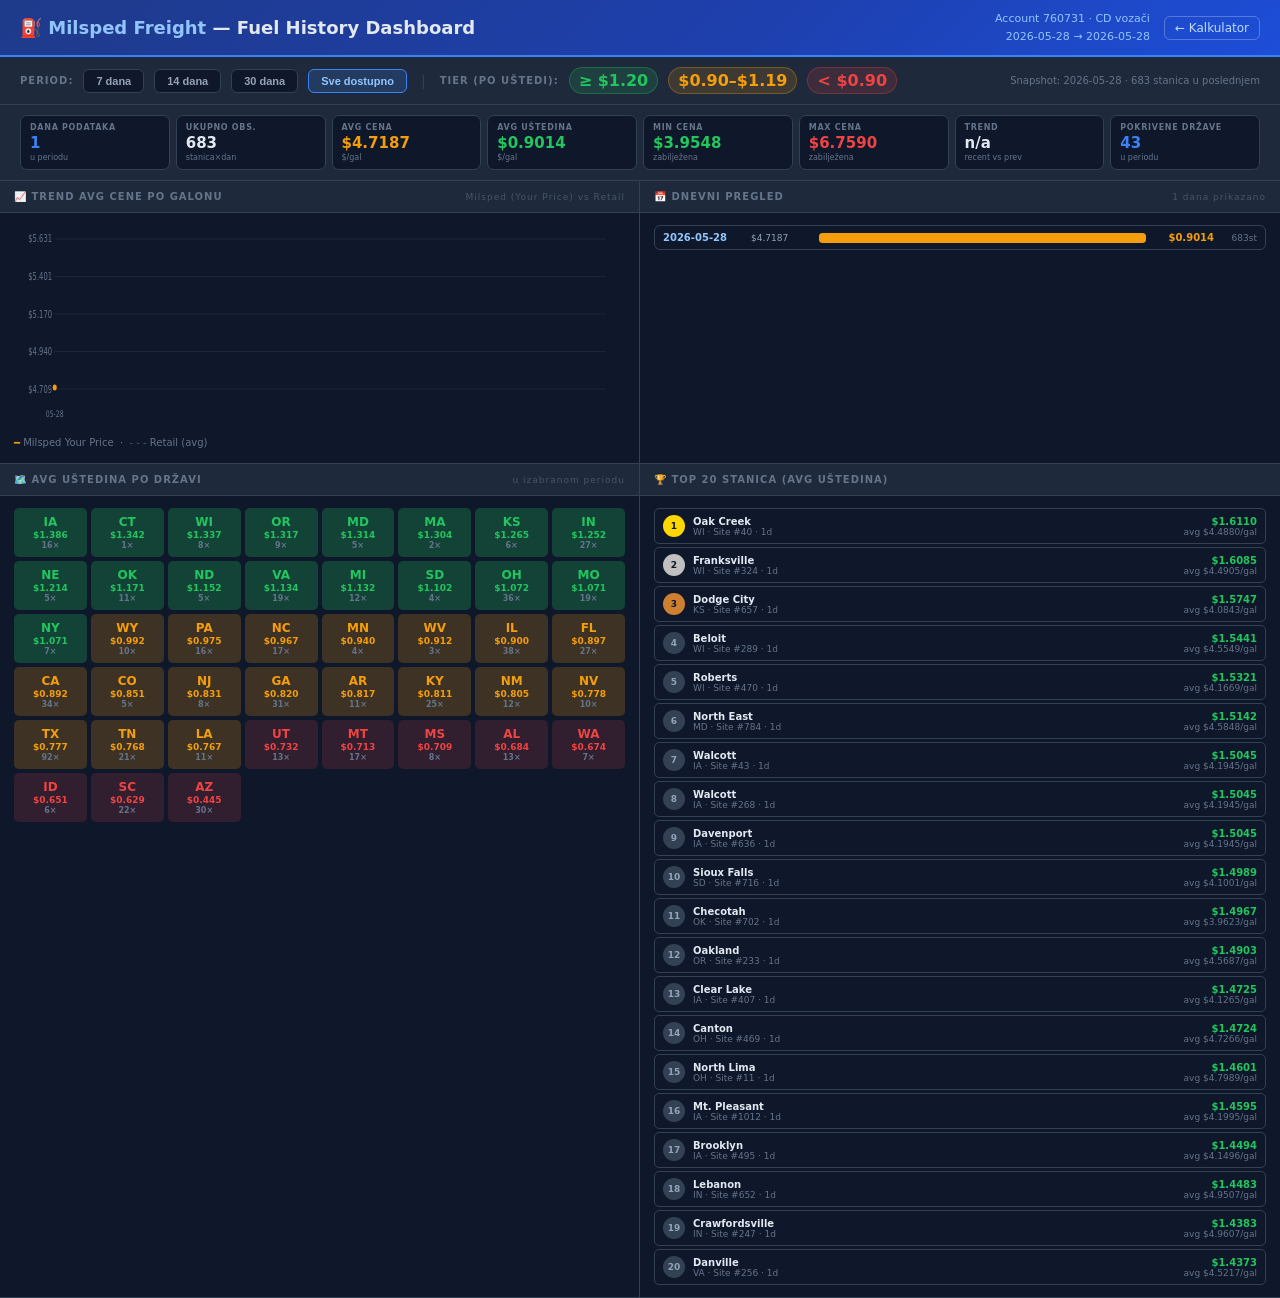
==== fuel_dashboard.html @ ef0331a6 "Initial app content" ====
<!DOCTYPE html>
<html lang="sr">
<head>
<meta charset="UTF-8">
<meta http-equiv="Cache-Control" content="no-cache, no-store, must-revalidate">
<meta name="viewport" content="width=device-width,initial-scale=1.0">
<title>Fuel Dashboard — Milsped LLC</title>
<style>
*{box-sizing:border-box;margin:0;padding:0}
body{font-family:'Segoe UI',system-ui,sans-serif;background:#0f172a;color:#e2e8f0;min-height:100vh;display:flex;flex-direction:column}
.hdr{background:linear-gradient(135deg,#1e3a8a,#1e40af 60%,#1d4ed8);padding:10px 20px;display:flex;align-items:center;justify-content:space-between;border-bottom:2px solid #3b82f6}
.hdr h1{font-size:18px;font-weight:800}.hdr h1 span{color:#93c5fd}
.hdr a{color:#bfdbfe;text-decoration:none;font-size:12px;padding:4px 10px;border:1px solid rgba(255,255,255,.25);border-radius:6px;transition:background .15s}
.hdr a:hover{background:rgba(255,255,255,.1)}
.hdr-meta{font-size:11px;color:#93c5fd;text-align:right;line-height:1.6}
.top{padding:10px 20px;background:#1e293b;border-bottom:1px solid #334155;display:flex;align-items:center;gap:10px;flex-wrap:wrap}
.top-lbl{font-size:10px;font-weight:700;text-transform:uppercase;letter-spacing:1px;color:#64748b;white-space:nowrap}
.date-btn{padding:5px 12px;border-radius:6px;border:1px solid #334155;background:#0f172a;color:#94a3b8;font-size:11px;font-weight:600;cursor:pointer;transition:all .15s;white-space:nowrap}
.date-btn:hover{border-color:#3b82f6;color:#93c5fd}
.date-btn.active{background:rgba(59,130,246,.2);border-color:#3b82f6;color:#93c5fd}
.date-sep{color:#334155;font-size:14px;padding:0 4px}
.kpi-strip{display:grid;grid-template-columns:repeat(8,1fr);gap:6px;padding:10px 20px;background:#1e293b;border-bottom:1px solid #334155}
.kpi{background:#0f172a;border:1px solid #334155;border-radius:7px;padding:7px 9px}
.kpi-lbl{font-size:8px;text-transform:uppercase;letter-spacing:.7px;color:#64748b;font-weight:600;margin-bottom:2px}
.kpi-val{font-size:15px;font-weight:800}
.kpi-val.green{color:#22c55e}.kpi-val.amber{color:#f59e0b}.kpi-val.blue{color:#3b82f6}.kpi-val.red{color:#ef4444}
.kpi-sub{font-size:8px;color:#64748b;margin-top:1px}
.content{display:grid;grid-template-columns:1fr 1fr;gap:0;flex:1;overflow:hidden}
.panel{border-right:1px solid #334155;border-bottom:1px solid #334155;display:flex;flex-direction:column;overflow:hidden}
.panel:nth-child(even){border-right:none}
.panel-hdr{padding:10px 14px;background:#1e293b;border-bottom:1px solid #334155;font-size:10px;font-weight:700;text-transform:uppercase;letter-spacing:1px;color:#64748b;display:flex;align-items:center;justify-content:space-between}
.panel-body{flex:1;overflow:auto;padding:12px 14px}
.panel-body::-webkit-scrollbar{width:3px}.panel-body::-webkit-scrollbar-thumb{background:#334155;border-radius:3px}
.trend-wrap{position:relative;height:200px;overflow:hidden}
.trend-svg{width:100%;height:100%}
.day-list{display:flex;flex-direction:column;gap:4px}
.day-row{display:flex;align-items:center;gap:8px;padding:6px 8px;background:#0f172a;border:1px solid #334155;border-radius:6px;font-size:10px;cursor:default;transition:all .15s}
.day-row:hover{border-color:#3b82f6}
.day-date{font-weight:700;min-width:80px;color:#93c5fd}
.day-sav{font-weight:800;min-width:60px;text-align:right}
.day-bar-wrap{flex:1;height:10px;background:#1a2234;border-radius:3px;overflow:hidden}
.day-bar{height:100%;border-radius:3px;transition:width .3s}
.day-n{font-size:9px;color:#64748b;min-width:35px;text-align:right}
.state-heat{display:grid;grid-template-columns:repeat(auto-fill,minmax(72px,1fr));gap:4px}
.state-cell{padding:6px 4px;border-radius:5px;text-align:center;font-size:9px;font-weight:700;cursor:default;transition:all .15s;border:1px solid transparent}
.state-cell:hover{border-color:#3b82f6}
.state-name{font-size:12px;font-weight:800;display:block;margin-bottom:1px}
.rank-list{display:flex;flex-direction:column;gap:3px}
.rank-item{display:flex;align-items:center;gap:8px;padding:6px 8px;background:#0f172a;border:1px solid #334155;border-radius:5px;font-size:10px}
.rank-pos{width:22px;height:22px;border-radius:50%;display:flex;align-items:center;justify-content:center;font-size:9px;font-weight:800;flex-shrink:0;background:#334155;color:#94a3b8}
.rank-pos.gold{background:#ffd700;color:#0f172a}
.rank-pos.silver{background:#c0c0c0;color:#0f172a}
.rank-pos.bronze{background:#cd7f32;color:#0f172a}
.rank-name{flex:1;min-width:0}
.rank-state{color:#64748b;font-size:9px}
.rank-val{font-weight:800;color:#22c55e;text-align:right}
.rank-cnt{font-size:9px;color:#64748b;text-align:right}
.no-data{color:#475569;font-size:11px;text-align:center;padding:30px;line-height:1.7}
.loading{position:fixed;inset:0;display:flex;align-items:center;justify-content:center;flex-direction:column;gap:12px;background:#0f172a;z-index:9999;transition:opacity .25s}
.loading.hide{opacity:0;pointer-events:none}
.spinner{width:32px;height:32px;border:3px solid #334155;border-top-color:#3b82f6;border-radius:50%;animation:spin .9s linear infinite}
@keyframes spin{to{transform:rotate(360deg)}}
.loading-text{color:#93c5fd;font-size:12px}
.tier-strip{display:flex;gap:6px;padding:8px 20px;background:#1e293b;border-bottom:1px solid #334155;font-size:10px}
.tier-pill{padding:3px 9px;border-radius:20px;font-weight:700}
.tier-pill.high{background:rgba(34,197,94,.15);color:#22c55e;border:1px solid rgba(34,197,94,.3)}
.tier-pill.mid{background:rgba(245,158,11,.15);color:#f59e0b;border:1px solid rgba(245,158,11,.3)}
.tier-pill.low{background:rgba(239,68,68,.15);color:#ef4444;border:1px solid rgba(239,68,68,.3)}
</style>
</head>
<body>

<div class="loading" id="loading">
  <div class="spinner"></div>
  <div class="loading-text" id="loading-text">Učitavam fuel snapshot...</div>
</div>

<div class="hdr">
  <h1>⛽ <span>Milsped Freight</span> — Fuel History Dashboard</h1>
  <div style="display:flex;align-items:center;gap:14px">
    <div class="hdr-meta">
      <div>Account 760731 · CD vozači</div>
      <div id="date-range-label">—</div>
    </div>
    <a href="dispatch_calculator.html">← Kalkulator</a>
  </div>
</div>

<div class="top">
  <span class="top-lbl">Period:</span>
  <button class="date-btn" data-p="7" onclick="setPeriod(7)">7 dana</button>
  <button class="date-btn" data-p="14" onclick="setPeriod(14)">14 dana</button>
  <button class="date-btn" data-p="30" onclick="setPeriod(30)">30 dana</button>
  <button class="date-btn active" data-p="0" onclick="setPeriod(0)">Sve dostupno</button>
  <div class="date-sep">|</div>
  <span class="top-lbl">Tier (po uštedi):</span>
  <span class="tier-pill high">≥ $1.20</span>
  <span class="tier-pill mid">$0.90–$1.19</span>
  <span class="tier-pill low">&lt; $0.90</span>
  <div style="margin-left:auto;font-size:10px;color:#64748b" id="footer-info"></div>
</div>

<div class="kpi-strip">
  <div class="kpi"><div class="kpi-lbl">Dana podataka</div><div class="kpi-val blue" id="h-days">—</div><div class="kpi-sub">u periodu</div></div>
  <div class="kpi"><div class="kpi-lbl">Ukupno obs.</div><div class="kpi-val" id="h-obs">—</div><div class="kpi-sub">stanica×dan</div></div>
  <div class="kpi"><div class="kpi-lbl">Avg cena</div><div class="kpi-val amber" id="h-avg-price">—</div><div class="kpi-sub">$/gal</div></div>
  <div class="kpi"><div class="kpi-lbl">Avg uštedina</div><div class="kpi-val green" id="h-avg-sav">—</div><div class="kpi-sub">$/gal</div></div>
  <div class="kpi"><div class="kpi-lbl">Min cena</div><div class="kpi-val green" id="h-min">—</div><div class="kpi-sub">zabilježena</div></div>
  <div class="kpi"><div class="kpi-lbl">Max cena</div><div class="kpi-val red" id="h-max">—</div><div class="kpi-sub">zabilježena</div></div>
  <div class="kpi"><div class="kpi-lbl">Trend</div><div class="kpi-val" id="h-trend">—</div><div class="kpi-sub">recent vs prev</div></div>
  <div class="kpi"><div class="kpi-lbl">Pokrivene države</div><div class="kpi-val blue" id="h-states">—</div><div class="kpi-sub">u periodu</div></div>
</div>

<div class="content">
  <div class="panel">
    <div class="panel-hdr">
      <span>📈 Trend avg cene po galonu</span>
      <span style="font-size:9px;color:#475569;text-transform:none;font-weight:400">Milsped (Your Price) vs Retail</span>
    </div>
    <div class="panel-body">
      <div class="trend-wrap"><svg class="trend-svg" id="trend-svg"></svg></div>
      <div style="font-size:10px;color:#64748b;margin-top:10px;line-height:1.6">
        <span style="color:#f59e0b">━</span> Milsped Your Price &nbsp;·&nbsp;
        <span style="color:#475569">- - -</span> Retail (avg)
      </div>
    </div>
  </div>

  <div class="panel">
    <div class="panel-hdr">
      <span>📅 Dnevni pregled</span>
      <span id="day-count-label" style="font-size:9px;color:#475569;text-transform:none;font-weight:400"></span>
    </div>
    <div class="panel-body">
      <div class="day-list" id="day-list"></div>
    </div>
  </div>

  <div class="panel">
    <div class="panel-hdr">
      <span>🗺️ Avg uštedina po državi</span>
      <span style="font-size:9px;color:#475569;text-transform:none;font-weight:400">u izabranom periodu</span>
    </div>
    <div class="panel-body">
      <div class="state-heat" id="state-heat"></div>
    </div>
  </div>

  <div class="panel">
    <div class="panel-hdr">
      <span>🏆 Top 20 stanica (avg uštedina)</span>
    </div>
    <div class="panel-body">
      <div class="rank-list" id="rank-list"></div>
    </div>
  </div>
</div>

<!-- Inline data bundle - opens without Python/HTTP server. -->
<script src="data/bundle.js" onerror="console.log('bundle.js not found - using fetch fallback')"></script>

<script>
"use strict";
let DATA = null;
let activePeriod = 0;  // 0 = all

(async function init() {
  const setText = s => { const e = document.getElementById("loading-text"); if (e) e.textContent = s; };
  try {
    if (window.__BUNDLE__ && window.__BUNDLE__.fuel_prices) {
      setText("Loading bundled fuel data...");
      DATA = window.__BUNDLE__.fuel_prices;
    } else {
      setText("Loading fuel_prices.json...");
      const res = await fetch("data/fuel_prices.json", { cache: "no-store" });
      if (!res.ok) throw new Error("HTTP " + res.status);
      DATA = await res.json();
    }
    if (!DATA || !DATA.history_stations) {
      throw new Error("fuel_prices.json missing or in old format. Run `python etl/ingest_fuel.py` to regenerate.");
    }
    setText("Rendering...");
    render();
    setTimeout(() => document.getElementById("loading").classList.add("hide"), 200);
  } catch (e) {
    setText("Greška: " + e.message);
  }
})();

function setPeriod(n) {
  activePeriod = n;
  document.querySelectorAll(".date-btn").forEach(b => b.classList.toggle("active", parseInt(b.dataset.p) === n));
  render();
}

function getFilteredDays() {
  const dates = DATA.history_dates;
  if (!dates || !dates.length) return [];
  if (activePeriod === 0) return dates.slice();
  return dates.slice(-activePeriod);
}

function render() {
  const days = getFilteredDays();
  if (!days.length) return;

  const allStations = days.flatMap(d => DATA.history_stations[d] || []);
  const n = allStations.length;

  const validPrices = allStations.filter(s => typeof s.your_price === "number" && s.your_price > 0);
  const validSav = allStations.filter(s => typeof s.savings === "number");
  const avgP = validPrices.length ? validPrices.reduce((a,b) => a + b.your_price, 0) / validPrices.length : 0;
  const avgS = validSav.length ? validSav.reduce((a,b) => a + b.savings, 0) / validSav.length : 0;
  const minP = validPrices.length ? Math.min(...validPrices.map(s => s.your_price)) : 0;
  const maxP = validPrices.length ? Math.max(...validPrices.map(s => s.your_price)) : 0;
  const states = new Set(allStations.map(s => s.state)).size;

  document.getElementById("h-days").textContent = days.length;
  document.getElementById("h-obs").textContent = n.toLocaleString();
  document.getElementById("h-avg-price").textContent = avgP ? "$" + avgP.toFixed(4) : "—";
  document.getElementById("h-avg-sav").textContent = avgS ? "$" + avgS.toFixed(4) : "—";
  document.getElementById("h-min").textContent = minP ? "$" + minP.toFixed(4) : "—";
  document.getElementById("h-max").textContent = maxP ? "$" + maxP.toFixed(4) : "—";
  document.getElementById("h-states").textContent = states;

  // Trend (recent half vs prev half)
  const half = Math.max(1, Math.floor(days.length / 2));
  if (days.length >= 2) {
    const recent = days.slice(-half).flatMap(d => DATA.history_stations[d] || []);
    const prev = days.slice(0, -half).flatMap(d => DATA.history_stations[d] || []);
    if (recent.length && prev.length) {
      const rAvg = recent.reduce((a,b) => a + (b.your_price||0), 0) / recent.length;
      const pAvg = prev.reduce((a,b) => a + (b.your_price||0), 0) / prev.length;
      const diff = rAvg - pAvg;
      const el = document.getElementById("h-trend");
      el.textContent = (diff >= 0 ? "▲" : "▼") + " $" + Math.abs(diff).toFixed(4);
      el.style.color = diff <= 0 ? "#22c55e" : "#ef4444";
    } else {
      document.getElementById("h-trend").textContent = "—";
    }
  } else {
    document.getElementById("h-trend").textContent = "n/a";
  }

  document.getElementById("date-range-label").textContent = days[0] + " → " + days[days.length-1];
  document.getElementById("day-count-label").textContent = days.length + " dana prikazano";
  document.getElementById("footer-info").textContent = "Snapshot: " + DATA.latest_date + " · " + DATA.n_stations + " stanica u poslednjem";

  renderTrend(days);
  renderDayList(days);
  renderStateHeat(allStations);
  renderTopStations(days);
}

function renderTrend(days) {
  const svg = document.getElementById("trend-svg");
  svg.innerHTML = "";
  if (!days.length) return;

  const data = days.map(d => {
    const stations = DATA.history_stations[d] || [];
    const valid = stations.filter(s => typeof s.your_price === "number");
    const validR = stations.filter(s => typeof s.retail === "number" && s.retail > 0);
    return {
      date: d,
      avgP: valid.length ? valid.reduce((a,b) => a + b.your_price, 0) / valid.length : 0,
      avgR: validR.length ? validR.reduce((a,b) => a + b.retail, 0) / validR.length : 0,
    };
  }).filter(x => x.avgP > 0);

  if (!data.length) return;

  const W = 900, H = 200, pad = { top: 14, right: 28, bottom: 36, left: 60 };
  const allVals = data.flatMap(x => [x.avgP, x.avgR]).filter(v => v > 0);
  const minV = Math.min(...allVals) * 0.998;
  const maxV = Math.max(...allVals) * 1.002;

  const xAt = i => pad.left + (data.length > 1 ? (i / (data.length - 1)) * (W - pad.left - pad.right) : 0);
  const yScale = v => H - pad.bottom - ((v - minV) / Math.max(0.001, maxV - minV)) * (H - pad.top - pad.bottom);

  const ns = "http://www.w3.org/2000/svg";
  svg.setAttribute("viewBox", "0 0 " + W + " " + H);
  svg.setAttribute("preserveAspectRatio", "none");

  // grid + Y labels
  for (const t of [0, 0.25, 0.5, 0.75, 1]) {
    const v = minV + t * (maxV - minV);
    const y = yScale(v);
    const line = document.createElementNS(ns, "line");
    line.setAttribute("x1", pad.left); line.setAttribute("y1", y);
    line.setAttribute("x2", W - pad.right); line.setAttribute("y2", y);
    line.setAttribute("stroke", "#1e293b"); line.setAttribute("stroke-width", "1");
    svg.appendChild(line);
    const tx = document.createElementNS(ns, "text");
    tx.setAttribute("x", pad.left - 4); tx.setAttribute("y", y);
    tx.setAttribute("fill", "#64748b"); tx.setAttribute("font-size", "10");
    tx.setAttribute("text-anchor", "end"); tx.setAttribute("dominant-baseline", "central");
    tx.textContent = "$" + v.toFixed(3);
    svg.appendChild(tx);
  }

  // Retail line (dashed gray)
  const retailPts = data.map((d, i) => xAt(i) + "," + yScale(d.avgR > 0 ? d.avgR : d.avgP)).join(" ");
  const retail = document.createElementNS(ns, "polyline");
  retail.setAttribute("points", retailPts);
  retail.setAttribute("fill", "none"); retail.setAttribute("stroke", "#475569");
  retail.setAttribute("stroke-width", "1.5"); retail.setAttribute("stroke-dasharray", "5 5");
  svg.appendChild(retail);

  // Milsped line (orange)
  const milspedPts = data.map((d, i) => xAt(i) + "," + yScale(d.avgP)).join(" ");
  const milsped = document.createElementNS(ns, "polyline");
  milsped.setAttribute("points", milspedPts);
  milsped.setAttribute("fill", "none"); milsped.setAttribute("stroke", "#f59e0b");
  milsped.setAttribute("stroke-width", "2.5"); milsped.setAttribute("stroke-linecap", "round");
  svg.appendChild(milsped);

  // Dots
  data.forEach((d, i) => {
    const c = document.createElementNS(ns, "circle");
    c.setAttribute("cx", xAt(i)); c.setAttribute("cy", yScale(d.avgP));
    c.setAttribute("r", "4"); c.setAttribute("fill", "#f59e0b");
    c.setAttribute("stroke", "#0f172a"); c.setAttribute("stroke-width", "2");
    const title = document.createElementNS(ns, "title");
    title.textContent = d.date + ": $" + d.avgP.toFixed(4) + "/gal (retail $" + d.avgR.toFixed(4) + ")";
    c.appendChild(title);
    svg.appendChild(c);
  });

  // X-axis labels
  data.forEach((d, i) => {
    if (data.length > 10 && i % Math.ceil(data.length / 10) !== 0 && i !== data.length - 1) return;
    const tx = document.createElementNS(ns, "text");
    tx.setAttribute("x", xAt(i)); tx.setAttribute("y", H - 8);
    tx.setAttribute("fill", "#64748b"); tx.setAttribute("font-size", "9");
    tx.setAttribute("text-anchor", "middle");
    tx.textContent = d.date.slice(5);  // MM-DD only
    svg.appendChild(tx);
  });
}

function renderDayList(days) {
  if (!days.length) { document.getElementById("day-list").innerHTML = '<div class="no-data">Nema podataka</div>'; return; }
  const daysData = days.map(d => {
    const st = DATA.history_stations[d] || [];
    const validSav = st.filter(s => typeof s.savings === "number");
    const validP = st.filter(s => typeof s.your_price === "number");
    return {
      date: d,
      avgS: validSav.length ? validSav.reduce((a,b) => a + b.savings, 0) / validSav.length : 0,
      avgP: validP.length ? validP.reduce((a,b) => a + b.your_price, 0) / validP.length : 0,
      n: st.length,
    };
  });
  const maxSav = Math.max(0.001, ...daysData.map(d => d.avgS));
  document.getElementById("day-list").innerHTML = [...daysData].reverse().map(d => {
    const pct = (d.avgS / maxSav * 100).toFixed(1);
    const col = d.avgS >= 1.20 ? "#22c55e" : d.avgS >= 0.90 ? "#f59e0b" : "#ef4444";
    return `<div class="day-row">
      <span class="day-date">${d.date}</span>
      <span style="color:#94a3b8;font-size:9px;min-width:60px">$${d.avgP.toFixed(4)}</span>
      <div class="day-bar-wrap"><div class="day-bar" style="width:${pct}%;background:${col}"></div></div>
      <span class="day-sav" style="color:${col}">$${d.avgS.toFixed(4)}</span>
      <span class="day-n">${d.n}st</span>
    </div>`;
  }).join("");
}

function renderStateHeat(allStations) {
  const stMap = {};
  allStations.forEach(s => {
    if (!stMap[s.state]) stMap[s.state] = [];
    if (typeof s.savings === "number") stMap[s.state].push(s.savings);
  });
  const entries = Object.entries(stMap)
    .map(([st, vals]) => ({ st, avg: vals.length ? vals.reduce((a,b) => a+b, 0)/vals.length : 0, n: vals.length }))
    .filter(e => e.n > 0)
    .sort((a, b) => b.avg - a.avg);

  if (!entries.length) { document.getElementById("state-heat").innerHTML = '<div class="no-data">Nema podataka</div>'; return; }

  const maxA = entries[0].avg, minA = entries[entries.length-1].avg;
  document.getElementById("state-heat").innerHTML = entries.map(e => {
    const t = maxA > minA ? (e.avg - minA) / (maxA - minA) : 0.5;
    let bg, fg;
    if (t > 0.66) { bg = "rgba(34,197,94,.25)"; fg = "#22c55e"; }
    else if (t > 0.33) { bg = "rgba(245,158,11,.2)"; fg = "#f59e0b"; }
    else { bg = "rgba(239,68,68,.15)"; fg = "#ef4444"; }
    return `<div class="state-cell" style="background:${bg};color:${fg}">
      <span class="state-name">${e.st}</span>
      <span>$${e.avg.toFixed(3)}</span>
      <span style="font-size:8px;color:#64748b;display:block;margin-top:1px">${e.n}×</span>
    </div>`;
  }).join("");
}

function renderTopStations(days) {
  const stMap = {};
  days.forEach(d => {
    (DATA.history_stations[d] || []).forEach(s => {
      const key = s.site + "|" + s.city + "|" + s.state;
      if (!stMap[key]) stMap[key] = { city: s.city, state: s.state, site: s.site, vals: [], prices: [] };
      if (typeof s.savings === "number") stMap[key].vals.push(s.savings);
      if (typeof s.your_price === "number") stMap[key].prices.push(s.your_price);
    });
  });
  const minDays = Math.min(2, days.length);
  const ranked = Object.values(stMap)
    .filter(x => x.vals.length >= minDays)
    .map(x => ({
      ...x,
      avgSav: x.vals.reduce((a,b) => a+b, 0) / x.vals.length,
      avgP: x.prices.length ? x.prices.reduce((a,b) => a+b, 0) / x.prices.length : 0,
      d: x.vals.length,
    }))
    .sort((a, b) => b.avgSav - a.avgSav)
    .slice(0, 20);

  if (!ranked.length) { document.getElementById("rank-list").innerHTML = '<div class="no-data">Nema podataka</div>'; return; }

  document.getElementById("rank-list").innerHTML = ranked.map((r, i) => {
    const cls = i === 0 ? "gold" : i === 1 ? "silver" : i === 2 ? "bronze" : "";
    return `<div class="rank-item">
      <div class="rank-pos ${cls}">${i+1}</div>
      <div class="rank-name">
        <div style="font-weight:600">${r.city}</div>
        <div class="rank-state">${r.state} · Site #${r.site} · ${r.d}d</div>
      </div>
      <div>
        <div class="rank-val">$${r.avgSav.toFixed(4)}</div>
        <div class="rank-cnt">avg $${r.avgP.toFixed(4)}/gal</div>
      </div>
    </div>`;
  }).join("");
}
</script>
</body>
</html>
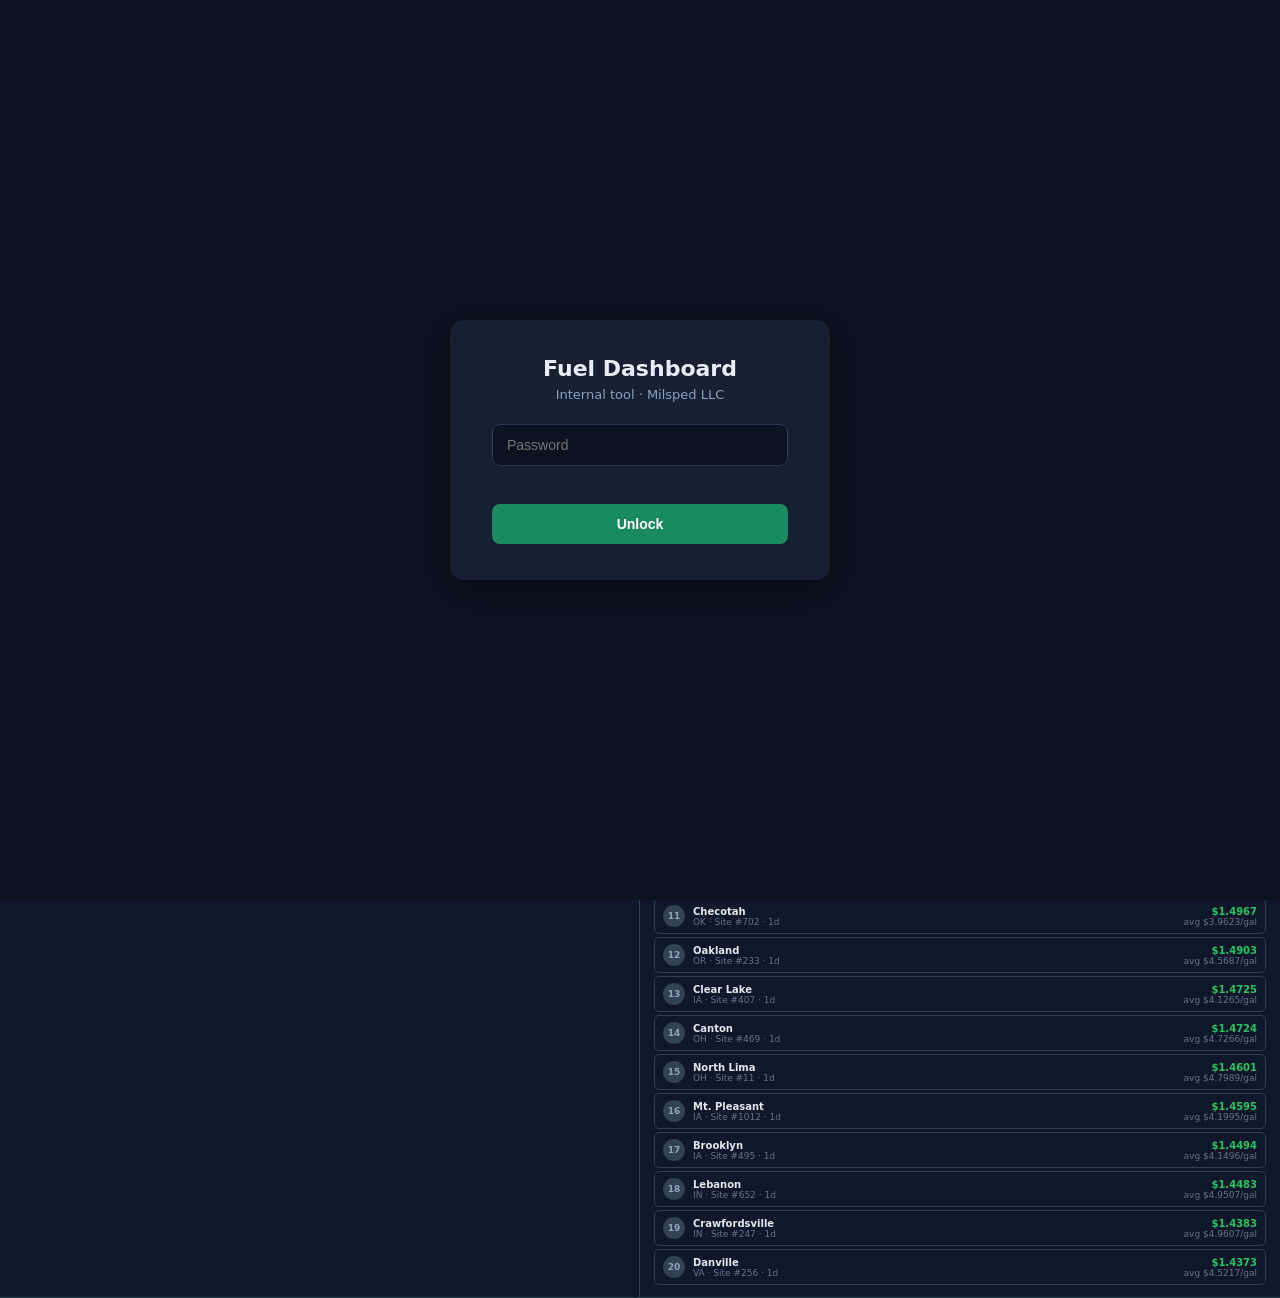
==== commit 9e586da2: "data refresh 2026-05-28" ====
--- a/fuel_dashboard.html
+++ b/fuel_dashboard.html
@@ -5,6 +5,49 @@
 <meta http-equiv="Cache-Control" content="no-cache, no-store, must-revalidate">
 <meta name="viewport" content="width=device-width,initial-scale=1.0">
 <title>Fuel Dashboard — Milsped LLC</title>
+<script>
+// Password gate (same as dispatch_calculator.html) - shares sessionStorage so
+// once unlocked in this browser tab, both pages stay unlocked.
+(function(){
+  var PASSWORD = "M2026";
+  var SESSION_KEY = "dispatch_unlocked";
+  if (sessionStorage.getItem(SESSION_KEY) === "yes") return;
+  document.documentElement.style.visibility = "hidden";
+  document.addEventListener("DOMContentLoaded", function(){
+    if (sessionStorage.getItem(SESSION_KEY) === "yes") {
+      document.documentElement.style.visibility = "visible";
+      return;
+    }
+    var gate = document.createElement("div");
+    gate.style.cssText = "position:fixed;inset:0;background:#0b1220;color:#e8eef7;z-index:99999;display:flex;flex-direction:column;align-items:center;justify-content:center;font-family:system-ui,sans-serif;visibility:visible";
+    gate.innerHTML =
+      "<div style='background:#162032;padding:36px 42px;border-radius:14px;box-shadow:0 8px 40px rgba(0,0,0,.4);max-width:380px;width:90%;text-align:center'>" +
+        "<div style='font-size:22px;font-weight:600;margin-bottom:6px'>Fuel Dashboard</div>" +
+        "<div style='font-size:13px;color:#8aa0bb;margin-bottom:22px'>Internal tool &middot; Milsped LLC</div>" +
+        "<input id='pwd-input' type='password' placeholder='Password' autocomplete='off' style='width:100%;padding:12px 14px;border:1px solid #2a3a52;background:#0b1220;color:#e8eef7;border-radius:8px;font-size:14px;outline:none;box-sizing:border-box'>" +
+        "<div id='pwd-err' style='color:#f87171;font-size:12px;height:16px;margin-top:8px;visibility:hidden'>Wrong password</div>" +
+        "<button id='pwd-btn' style='width:100%;margin-top:14px;padding:12px;border:none;border-radius:8px;background:#1a8a60;color:#fff;font-size:14px;font-weight:600;cursor:pointer'>Unlock</button>" +
+      "</div>";
+    document.body.appendChild(gate);
+    document.documentElement.style.visibility = "visible";
+    var inp = document.getElementById("pwd-input");
+    var btn = document.getElementById("pwd-btn");
+    var err = document.getElementById("pwd-err");
+    function tryUnlock(){
+      if (inp.value === PASSWORD) {
+        sessionStorage.setItem(SESSION_KEY, "yes");
+        gate.remove();
+      } else {
+        err.style.visibility = "visible";
+        inp.select();
+      }
+    }
+    btn.addEventListener("click", tryUnlock);
+    inp.addEventListener("keydown", function(e){ if (e.key === "Enter") tryUnlock(); });
+    setTimeout(function(){ inp.focus(); }, 50);
+  });
+})();
+</script>
 <style>
 *{box-sizing:border-box;margin:0;padding:0}
 body{font-family:'Segoe UI',system-ui,sans-serif;background:#0f172a;color:#e2e8f0;min-height:100vh;display:flex;flex-direction:column}
